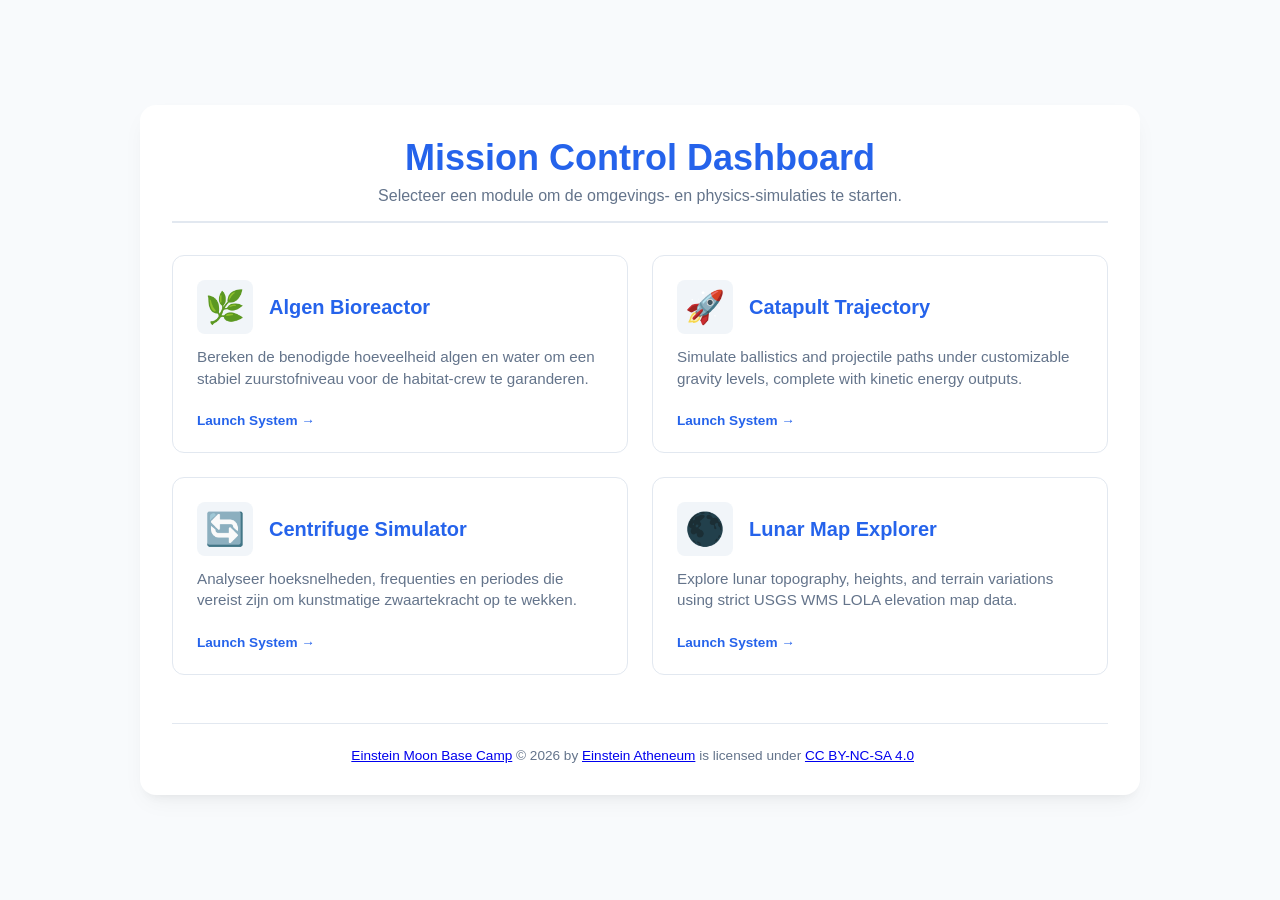
==== index.html @ 975edb9e "Add footer with licensing information to multiple HTML files" ====
<!DOCTYPE html>
<html lang="en">
<head>
    <meta charset="UTF-8">
    <meta name="viewport" content="width=device-width, initial-scale=1.0">
    <title>Space Systems Dashboard</title>
    <link rel="stylesheet" href="style.css">
    <style>
        .menu-grid {
            display: grid;
            grid-template-columns: 1fr;
            gap: 1.5rem;
            margin-top: 2rem;
        }
        @media (min-width: 768px) {
            .menu-grid {
                grid-template-columns: 1fr 1fr;
            }
        }
        .menu-card {
            background: var(--card-bg);
            border: 1px solid var(--border);
            border-radius: 12px;
            padding: 1.5rem;
            text-decoration: none;
            color: var(--text-main);
            transition: all 0.2s ease-in-out;
            display: flex;
            flex-direction: column;
            justify-content: space-between;
        }
        .menu-card:hover {
            transform: translateY(-4px);
            border-color: var(--primary);
            box-shadow: 0 10px 15px -3px rgba(37, 99, 235, 0.1);
        }
        .card-header {
            display: flex;
            align-items: center;
            gap: 1rem;
            margin-bottom: 0.75rem;
        }
        .card-icon {
            font-size: 2rem;
            background: #f1f5f9;
            padding: 0.5rem;
            border-radius: 8px;
        }
        .card-title {
            font-size: 1.25rem;
            font-weight: 600;
            color: var(--primary);
        }
        .card-desc {
            color: var(--text-muted);
            font-size: 0.95rem;
            line-height: 1.4;
        }
        .card-footer {
            margin-top: 1.5rem;
            font-size: 0.85rem;
            font-weight: 600;
            color: var(--primary);
            display: flex;
            align-items: center;
            gap: 0.25rem;
        }
    </style>
</head>
<body>

    <div class="container">
        <header>
            <h1>Mission Control Dashboard</h1>
            <p>Selecteer een module om de omgevings- en physics-simulaties te starten.</p>
        </header>

        <main class="menu-grid">
            <a href="Algen.html" class="menu-card">
                <div>
                    <div class="card-header">
                        <span class="card-icon">🌿</span>
                        <div class="card-title">Algen Bioreactor</div>
                    </div>
                    <p class="card-desc">Bereken de benodigde hoeveelheid algen en water om een stabiel zuurstofniveau voor de habitat-crew te garanderen.</p>
                </div>
                <div class="card-footer">Launch System →</div>
            </a>

            <a href="CatapultSimulation.html" class="menu-card">
                <div>
                    <div class="card-header">
                        <span class="card-icon">🚀</span>
                        <div class="card-title">Catapult Trajectory</div>
                    </div>
                    <p class="card-desc">Simulate ballistics and projectile paths under customizable gravity levels, complete with kinetic energy outputs.</p>
                </div>
                <div class="card-footer">Launch System →</div>
            </a>

            <a href="centrifuge.html" class="menu-card">
                <div>
                    <div class="card-header">
                        <span class="card-icon">🔄</span>
                        <div class="card-title">Centrifuge Simulator</div>
                    </div>
                    <p class="card-desc">Analyseer hoeksnelheden, frequenties en periodes die vereist zijn om kunstmatige zwaartekracht op te wekken.</p>
                </div>
                <div class="card-footer">Launch System →</div>
            </a>

            <a href="MoonMap.html" class="menu-card">
                <div>
                    <div class="card-header">
                        <span class="card-icon">🌑</span>
                        <div class="card-title">Lunar Map Explorer</div>
                    </div>
                    <p class="card-desc">Explore lunar topography, heights, and terrain variations using strict USGS WMS LOLA elevation map data.</p>
                </div>
                <div class="card-footer">Launch System →</div>
            </a>
        </main>
        <footer style="margin-top: 3rem; padding-top: 1.5rem; border-top: 1px solid var(--border); text-align: center; color: var(--text-muted); font-size: 0.85rem;">
    <a href="https://pieter-smets.github.io/Einstein-Moon-Base-Camp/">Einstein Moon Base Camp</a> 
    © 2026 by <a href="https://example.com">Einstein Atheneum</a> is licensed under 
    <a href="https://creativecommons.org/licenses/by-nc-sa/4.0/">CC BY-NC-SA 4.0</a>
    <img src="https://mirrors.creativecommons.org/presskit/icons/cc.svg" alt="" 
    style="max-width: 1em;max-height:1em;margin-left: .2em;"><img src="https://mirrors.creativecommons.org/presskit/icons/by.svg" alt="" style="max-width: 1em;max-height:1em;margin-left: .2em;"><img src="https://mirrors.creativecommons.org/presskit/icons/nc.svg" alt="" style="max-width: 1em;max-height:1em;margin-left: .2em;"><img src="https://mirrors.creativecommons.org/presskit/icons/sa.svg" alt="" style="max-width: 1em;max-height:1em;margin-left: .2em;">
</footer>
    </div>

</body>
</html>
---- style.css ----
:root {
            --primary: #2563eb;
            --primary-hover: #1d4ed8;
            --success: #16a34a;
            --success-hover: #15803d;
            --background: #f8fafc;
            --card-bg: #ffffff;
            --text-main: #1e293b;
            --text-muted: #64748b;
            --border: #e2e8f0;
        }

        * {
            box-sizing: border-box;
            margin: 0;
            padding: 0;
            font-family: 'Segoe UI', Tahoma, Geneva, Verdana, sans-serif;
        }

        body {
            background-color: var(--background);
            color: var(--text-main);
            padding: 2rem 1rem;
            display: flex;
            justify-content: center;
            align-items: center;
            min-height: 100vh;
        }

        .container {
            width: 100%;
            max-width: 1000px;
            background: var(--card-bg);
            padding: 2rem;
            border-radius: 16px;
            box-shadow: 0 10px 25px -5px rgba(0, 0, 0, 0.05), 0 8px 10px -6px rgba(0, 0, 0, 0.05);
        }

        header {
            margin-bottom: 2rem;
            text-align: center;
            border-bottom: 2px solid var(--border);
            padding-bottom: 1rem;
        }

        header h1 {
            color: var(--primary);
            font-size: 2.25rem;
            margin-bottom: 0.5rem;
        }

        header p {
            color: var(--text-muted);
            font-size: 1rem;
        }

        .main-layout {
            display: grid;
            grid-template-columns: 1fr;
            gap: 2rem;
        }

        @media (min-width: 768px) {
            .main-layout {
                grid-template-columns: 1fr 1fr;
            }
        }

        .section-title {
            font-size: 1.25rem;
            margin-bottom: 1.25rem;
            color: var(--text-main);
            font-weight: 600;
        }

        .input-group {
            margin-bottom: 1.25rem;
        }

        .input-group label {
            display: block;
            font-size: 0.9rem;
            font-weight: 500;
            margin-bottom: 0.5rem;
            color: var(--text-main);
        }

        .input-group input {
            width: 100%;
            padding: 0.75rem;
            border: 1px solid var(--border);
            border-radius: 8px;
            font-size: 1rem;
            transition: all 0.2s;
            background-color: #fdfdfd;
        }

        .input-group input:focus {
            outline: none;
            border-color: var(--primary);
            box-shadow: 0 0 0 3px rgba(37, 99, 213, 0.15);
        }

        .launch-btn {
            display: block;
            width: 100%;
            padding: 1rem;
            background-color: var(--success);
            color: white;
            border: none;
            border-radius: 8px;
            font-size: 1.1rem;
            font-weight: 600;
            cursor: pointer;
            transition: background 0.2s, transform 0.1s;
            box-shadow: 0 4px 6px -1px rgba(22, 163, 74, 0.2);
            margin-top: 1.5rem;
        }

        .launch-btn:hover {
            background-color: var(--success-hover);
        }

        .launch-btn:active {
            transform: scale(0.98);
        }

        .output-card {
            background: #f1f5f9;
            border-radius: 12px;
            padding: 1.5rem;
            height: fit-content;
            display: flex;
            flex-direction: column;
            justify-content: space-between;
            height: 100%;
        }

        .output-grid {
            display: grid;
            grid-template-columns: 1fr 1fr;
            gap: 1rem;
        }

        .output-box {
            background: var(--card-bg);
            padding: 1rem;
            border-radius: 8px;
            border: 1px solid var(--border);
            text-align: center;
        }

        .output-box .value {
            font-size: 1.5rem;
            font-weight: 700;
            color: var(--primary);
            margin-top: 0.25rem;
        }

        .output-box .label {
            font-size: 0.8rem;
            color: var(--text-muted);
            text-transform: uppercase;
            letter-spacing: 0.05em;
        }

        .visualizer-container {
            grid-column: 1 / -1;
            background: #1e293b;
            border-radius: 12px;
            padding: 1rem;
            display: flex;
            flex-direction: column;
            align-items: center;
        }

        .visualizer-title {
            color: #f8fafc;
            font-size: 0.9rem;
            align-self: flex-start;
            margin-bottom: 0.5rem;
            font-weight: 500;
        }

        canvas {
            width: 100%;
            height: 350px; /* Made slightly taller to fit data clearly */
            background: #0f172a;
            border-radius: 8px;
        }

        /* Shared Navigation Styles */
.nav-bar {
    display: flex;
    justify-content: flex-start;
    margin-bottom: 1.5rem;
    padding-bottom: 0.75rem;
    border-bottom: 1px solid var(--border);
}

.nav-back-btn {
    text-decoration: none;
    color: var(--text-muted);
    font-size: 0.9rem;
    font-weight: 500;
    transition: color 0.2s;
    display: inline-flex;
    align-items: center;
    gap: 0.5rem;
}

.nav-back-btn:hover {
    color: var(--primary);
}
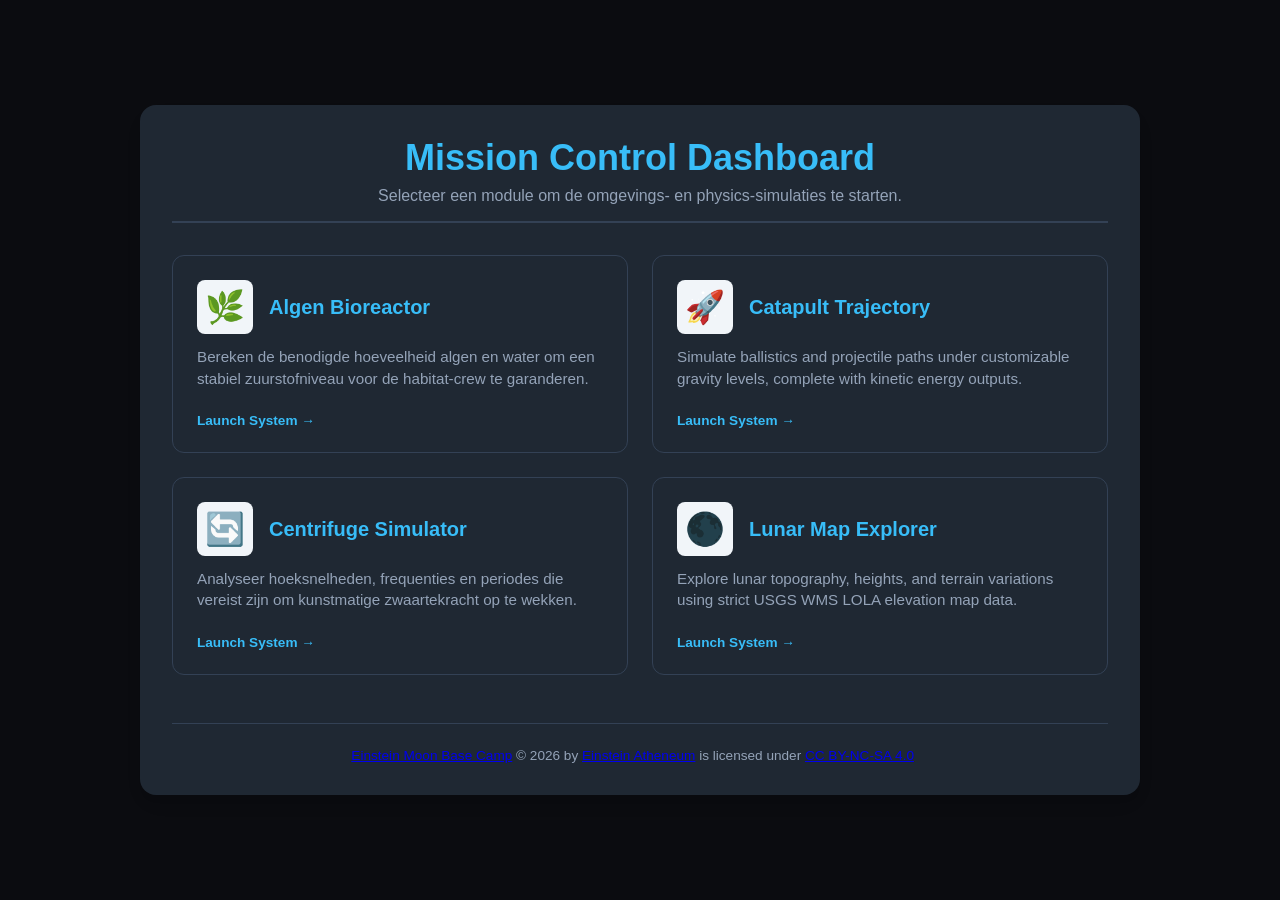
==== commit 00e48a55: "Add service worker and manifest for PWA support; update styles and HTML structure for improved consi" ====
--- a/index.html
+++ b/index.html
@@ -1,10 +1,24 @@
 <!DOCTYPE html>
 <html lang="en">
+
 <head>
     <meta charset="UTF-8">
     <meta name="viewport" content="width=device-width, initial-scale=1.0">
     <title>Space Systems Dashboard</title>
     <link rel="stylesheet" href="style.css">
+    <link rel="manifest" href="manifest.json">
+<meta name="theme-color" content="#0b0c10">
+<meta name="apple-mobile-web-app-capable" content="yes">
+
+<script>
+  if ('serviceWorker' in navigator) {
+    window.addEventListener('load', () => {
+      navigator.serviceWorker.register('/sw.js')
+        .then(reg => console.log('App registered successfully!'))
+        .catch(err => console.log('Registration failed: ', err));
+    });
+  }
+</script>
     <style>
         .menu-grid {
             display: grid;
@@ -12,11 +26,13 @@
             gap: 1.5rem;
             margin-top: 2rem;
         }
+
         @media (min-width: 768px) {
             .menu-grid {
                 grid-template-columns: 1fr 1fr;
             }
         }
+
         .menu-card {
             background: var(--card-bg);
             border: 1px solid var(--border);
@@ -29,33 +45,39 @@
             flex-direction: column;
             justify-content: space-between;
         }
+
         .menu-card:hover {
             transform: translateY(-4px);
             border-color: var(--primary);
             box-shadow: 0 10px 15px -3px rgba(37, 99, 235, 0.1);
         }
+
         .card-header {
             display: flex;
             align-items: center;
             gap: 1rem;
             margin-bottom: 0.75rem;
         }
+
         .card-icon {
             font-size: 2rem;
             background: #f1f5f9;
             padding: 0.5rem;
             border-radius: 8px;
         }
+
         .card-title {
             font-size: 1.25rem;
             font-weight: 600;
             color: var(--primary);
         }
+
         .card-desc {
             color: var(--text-muted);
             font-size: 0.95rem;
             line-height: 1.4;
         }
+
         .card-footer {
             margin-top: 1.5rem;
             font-size: 0.85rem;
@@ -67,6 +89,7 @@
         }
     </style>
 </head>
+
 <body>
 
     <div class="container">
@@ -82,7 +105,8 @@
                         <span class="card-icon">🌿</span>
                         <div class="card-title">Algen Bioreactor</div>
                     </div>
-                    <p class="card-desc">Bereken de benodigde hoeveelheid algen en water om een stabiel zuurstofniveau voor de habitat-crew te garanderen.</p>
+                    <p class="card-desc">Bereken de benodigde hoeveelheid algen en water om een stabiel zuurstofniveau
+                        voor de habitat-crew te garanderen.</p>
                 </div>
                 <div class="card-footer">Launch System →</div>
             </a>
@@ -93,7 +117,8 @@
                         <span class="card-icon">🚀</span>
                         <div class="card-title">Catapult Trajectory</div>
                     </div>
-                    <p class="card-desc">Simulate ballistics and projectile paths under customizable gravity levels, complete with kinetic energy outputs.</p>
+                    <p class="card-desc">Simulate ballistics and projectile paths under customizable gravity levels,
+                        complete with kinetic energy outputs.</p>
                 </div>
                 <div class="card-footer">Launch System →</div>
             </a>
@@ -104,7 +129,8 @@
                         <span class="card-icon">🔄</span>
                         <div class="card-title">Centrifuge Simulator</div>
                     </div>
-                    <p class="card-desc">Analyseer hoeksnelheden, frequenties en periodes die vereist zijn om kunstmatige zwaartekracht op te wekken.</p>
+                    <p class="card-desc">Analyseer hoeksnelheden, frequenties en periodes die vereist zijn om
+                        kunstmatige zwaartekracht op te wekken.</p>
                 </div>
                 <div class="card-footer">Launch System →</div>
             </a>
@@ -115,19 +141,28 @@
                         <span class="card-icon">🌑</span>
                         <div class="card-title">Lunar Map Explorer</div>
                     </div>
-                    <p class="card-desc">Explore lunar topography, heights, and terrain variations using strict USGS WMS LOLA elevation map data.</p>
+                    <p class="card-desc">Explore lunar topography, heights, and terrain variations using strict USGS WMS
+                        LOLA elevation map data.</p>
                 </div>
                 <div class="card-footer">Launch System →</div>
             </a>
         </main>
-        <footer style="margin-top: 3rem; padding-top: 1.5rem; border-top: 1px solid var(--border); text-align: center; color: var(--text-muted); font-size: 0.85rem;">
-    <a href="https://pieter-smets.github.io/Einstein-Moon-Base-Camp/">Einstein Moon Base Camp</a> 
-    © 2026 by <a href="https://example.com">Einstein Atheneum</a> is licensed under 
-    <a href="https://creativecommons.org/licenses/by-nc-sa/4.0/">CC BY-NC-SA 4.0</a>
-    <img src="https://mirrors.creativecommons.org/presskit/icons/cc.svg" alt="" 
-    style="max-width: 1em;max-height:1em;margin-left: .2em;"><img src="https://mirrors.creativecommons.org/presskit/icons/by.svg" alt="" style="max-width: 1em;max-height:1em;margin-left: .2em;"><img src="https://mirrors.creativecommons.org/presskit/icons/nc.svg" alt="" style="max-width: 1em;max-height:1em;margin-left: .2em;"><img src="https://mirrors.creativecommons.org/presskit/icons/sa.svg" alt="" style="max-width: 1em;max-height:1em;margin-left: .2em;">
-</footer>
+        <footer
+            style="margin-top: 3rem; padding-top: 1.5rem; border-top: 1px solid var(--border); text-align: center; color: var(--text-muted); font-size: 0.85rem;">
+            <a href="https://pieter-smets.github.io/Einstein-Moon-Base-Camp/">Einstein Moon Base Camp</a>
+            © 2026 by <a href="https://example.com">Einstein Atheneum</a> is licensed under
+            <a href="https://creativecommons.org/licenses/by-nc-sa/4.0/">CC BY-NC-SA 4.0</a>
+            <img src="https://mirrors.creativecommons.org/presskit/icons/cc.svg" alt=""
+                style="max-width: 1em;max-height:1em;margin-left: .2em;"><img
+                src="https://mirrors.creativecommons.org/presskit/icons/by.svg" alt=""
+                style="max-width: 1em;max-height:1em;margin-left: .2em;"><img
+                src="https://mirrors.creativecommons.org/presskit/icons/nc.svg" alt=""
+                style="max-width: 1em;max-height:1em;margin-left: .2em;"><img
+                src="https://mirrors.creativecommons.org/presskit/icons/sa.svg" alt=""
+                style="max-width: 1em;max-height:1em;margin-left: .2em;">
+        </footer>
     </div>
 
 </body>
+
 </html>
--- a/style.css
+++ b/style.css
@@ -1,14 +1,22 @@
 :root {
-            --primary: #2563eb;
-            --primary-hover: #1d4ed8;
-            --success: #16a34a;
-            --success-hover: #15803d;
-            --background: #f8fafc;
-            --card-bg: #ffffff;
-            --text-main: #1e293b;
-            --text-muted: #64748b;
-            --border: #e2e8f0;
-        }
+    /* Core Dashboard Colors */
+    --background: #0b0c10;    /* Deep space black (matches your Moon Map perfectly) */
+    --card-bg: #1f2833;       /* Dark slate for cards, panels, and containers */
+    
+    /* Typography */
+    --text-main: #f8fafc;     /* Bright crisp white for high readability */
+    --text-muted: #94a3b8;    /* Soft gray for secondary text and descriptions */
+    
+    /* Accents & UI Elements */
+    --primary: #38bdf8;       /* Neon telemetry blue for links and highlights */
+    --primary-hover: #0284c7; /* Darker blue for button hover states */
+    --success: #10b981;       /* Emerald green for positive output values */
+    --success-hover: #059669; /* Darker green */
+    --border: #334155;        /* Subtle dark borders to separate content cleanly */
+}
+
+/* Fix input fields for Dark Mode */
+
 
         * {
             box-sizing: border-box;
@@ -211,4 +219,27 @@
 
 .nav-back-btn:hover {
     color: var(--primary);
+}
+
+/* --- Fix for Input Fields (Dark Mode) --- */
+.input-group input,
+input[type="number"], 
+input[type="text"] {
+    background-color: #0f172a !important; /* Dark background */
+    color: #f8fafc !important;            /* White text */
+    border: 1px solid #334155 !important; /* Subtle dark border */
+    border-radius: 8px;
+    padding: 0.75rem;
+    font-size: 1rem;
+    width: 100%;
+}
+
+/* Glowing effect when clicking on the input box */
+.input-group input:focus,
+input[type="number"]:focus, 
+input[type="text"]:focus {
+    outline: none;
+    border-color: #38bdf8 !important;     /* Neon blue border */
+    background-color: #1e293b !important; /* Slightly lighter background when active */
+    box-shadow: 0 0 0 3px rgba(56, 189, 248, 0.15) !important;
 }
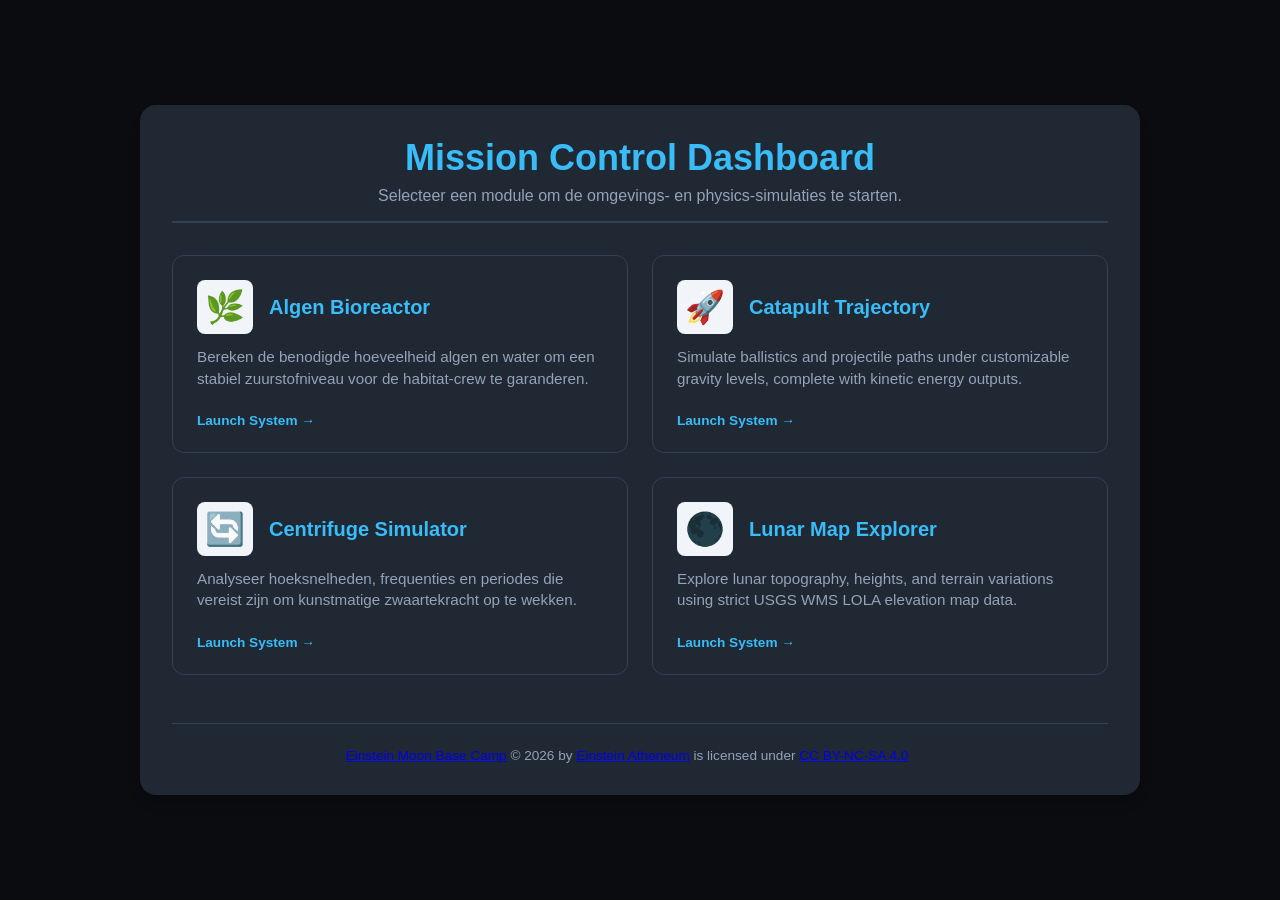
==== commit 9659f847: "Refactor HTML and CSS for improved structure and styling; centralized styles and enhanced component " ====
--- a/index.html
+++ b/index.html
@@ -13,84 +13,16 @@
 <script>
   if ('serviceWorker' in navigator) {
     window.addEventListener('load', () => {
-      navigator.serviceWorker.register('/sw.js')
+      navigator.serviceWorker.register('./sw.js')
         .then(reg => console.log('App registered successfully!'))
         .catch(err => console.log('Registration failed: ', err));
     });
   }
 </script>
-    <style>
-        .menu-grid {
-            display: grid;
-            grid-template-columns: 1fr;
-            gap: 1.5rem;
-            margin-top: 2rem;
-        }
-
-        @media (min-width: 768px) {
-            .menu-grid {
-                grid-template-columns: 1fr 1fr;
-            }
-        }
-
-        .menu-card {
-            background: var(--card-bg);
-            border: 1px solid var(--border);
-            border-radius: 12px;
-            padding: 1.5rem;
-            text-decoration: none;
-            color: var(--text-main);
-            transition: all 0.2s ease-in-out;
-            display: flex;
-            flex-direction: column;
-            justify-content: space-between;
-        }
-
-        .menu-card:hover {
-            transform: translateY(-4px);
-            border-color: var(--primary);
-            box-shadow: 0 10px 15px -3px rgba(37, 99, 235, 0.1);
-        }
-
-        .card-header {
-            display: flex;
-            align-items: center;
-            gap: 1rem;
-            margin-bottom: 0.75rem;
-        }
-
-        .card-icon {
-            font-size: 2rem;
-            background: #f1f5f9;
-            padding: 0.5rem;
-            border-radius: 8px;
-        }
-
-        .card-title {
-            font-size: 1.25rem;
-            font-weight: 600;
-            color: var(--primary);
-        }
-
-        .card-desc {
-            color: var(--text-muted);
-            font-size: 0.95rem;
-            line-height: 1.4;
-        }
-
-        .card-footer {
-            margin-top: 1.5rem;
-            font-size: 0.85rem;
-            font-weight: 600;
-            color: var(--primary);
-            display: flex;
-            align-items: center;
-            gap: 0.25rem;
-        }
-    </style>
+    
 </head>
 
-<body>
+<body class="dashboard">
 
     <div class="container">
         <header>
@@ -147,19 +79,14 @@
                 <div class="card-footer">Launch System →</div>
             </a>
         </main>
-        <footer
-            style="margin-top: 3rem; padding-top: 1.5rem; border-top: 1px solid var(--border); text-align: center; color: var(--text-muted); font-size: 0.85rem;">
+        <footer class="site-footer">
             <a href="https://pieter-smets.github.io/Einstein-Moon-Base-Camp/">Einstein Moon Base Camp</a>
             © 2026 by <a href="https://example.com">Einstein Atheneum</a> is licensed under
             <a href="https://creativecommons.org/licenses/by-nc-sa/4.0/">CC BY-NC-SA 4.0</a>
-            <img src="https://mirrors.creativecommons.org/presskit/icons/cc.svg" alt=""
-                style="max-width: 1em;max-height:1em;margin-left: .2em;"><img
-                src="https://mirrors.creativecommons.org/presskit/icons/by.svg" alt=""
-                style="max-width: 1em;max-height:1em;margin-left: .2em;"><img
-                src="https://mirrors.creativecommons.org/presskit/icons/nc.svg" alt=""
-                style="max-width: 1em;max-height:1em;margin-left: .2em;"><img
-                src="https://mirrors.creativecommons.org/presskit/icons/sa.svg" alt=""
-                style="max-width: 1em;max-height:1em;margin-left: .2em;">
+            <img class="cc-icon" src="https://mirrors.creativecommons.org/presskit/icons/cc.svg" alt="">
+            <img class="cc-icon" src="https://mirrors.creativecommons.org/presskit/icons/by.svg" alt="">
+            <img class="cc-icon" src="https://mirrors.creativecommons.org/presskit/icons/nc.svg" alt="">
+            <img class="cc-icon" src="https://mirrors.creativecommons.org/presskit/icons/sa.svg" alt="">
         </footer>
     </div>
 
--- a/style.css
+++ b/style.css
@@ -242,4 +242,385 @@
     border-color: #38bdf8 !important;     /* Neon blue border */
     background-color: #1e293b !important; /* Slightly lighter background when active */
     box-shadow: 0 0 0 3px rgba(56, 189, 248, 0.15) !important;
-}+}
+
+/* Centralized styles extracted from individual pages */
+
+/* Dashboard menu cards (from index.html) */
+.menu-grid {
+    display: grid;
+    grid-template-columns: 1fr;
+    gap: 1.5rem;
+    margin-top: 2rem;
+}
+
+@media (min-width: 768px) {
+    .menu-grid {
+        grid-template-columns: 1fr 1fr;
+    }
+}
+
+.menu-card {
+    background: var(--card-bg);
+    border: 1px solid var(--border);
+    border-radius: 12px;
+    padding: 1.5rem;
+    text-decoration: none;
+    color: var(--text-main);
+    transition: all 0.2s ease-in-out;
+    display: flex;
+    flex-direction: column;
+    justify-content: space-between;
+}
+
+.menu-card:hover {
+    transform: translateY(-4px);
+    border-color: var(--primary);
+    box-shadow: 0 10px 15px -3px rgba(37, 99, 235, 0.1);
+}
+
+.card-header {
+    display: flex;
+    align-items: center;
+    gap: 1rem;
+    margin-bottom: 0.75rem;
+}
+
+.card-icon {
+    font-size: 2rem;
+    background: #f1f5f9;
+    padding: 0.5rem;
+    border-radius: 8px;
+}
+
+.card-title {
+    font-size: 1.25rem;
+    font-weight: 600;
+    color: var(--primary);
+}
+
+.card-desc {
+    color: var(--text-muted);
+    font-size: 0.95rem;
+    line-height: 1.4;
+}
+
+.card-footer {
+    margin-top: 1.5rem;
+    font-size: 0.85rem;
+    font-weight: 600;
+    color: var(--primary);
+    display: flex;
+    align-items: center;
+    gap: 0.25rem;
+}
+
+/* Page wrapper utility used by map pages */
+.page-wrapper {
+    margin: 2rem auto;
+    max-width: 1100px;
+    height: auto;
+}
+
+/* Site footer extracted from index.html */
+.site-footer {
+    margin-top: 3rem;
+    padding-top: 1.5rem;
+    border-top: 1px solid var(--border);
+    text-align: center;
+    color: var(--text-muted);
+    font-size: 0.85rem;
+}
+
+/* Generic page header helper */
+.page-header h1 {
+    color: var(--primary);
+    font-size: 2.25rem;
+    margin-bottom: 0.5rem;
+}
+
+.page-header p {
+    color: var(--text-muted);
+}
+
+/* Centrifuge page (scoped) */
+.centrifuge .grid-layout {
+    display: grid;
+    grid-template-columns: 1fr 1fr;
+    gap: 2rem;
+    margin-top: 1.5rem;
+}
+
+.centrifuge .inputs-section h3,
+.centrifuge .outputs-section h3 {
+    margin-bottom: 1rem;
+    color: var(--primary);
+}
+
+.centrifuge .input-group {
+    margin-bottom: 1.5rem;
+}
+
+.centrifuge .input-group label {
+    display: block;
+    margin-bottom: 0.5rem;
+    font-weight: 600;
+    color: var(--text-main);
+}
+
+.centrifuge canvas {
+    width: 100%;
+    max-width: 350px;
+    height: 350px;
+    background-color: transparent;
+    display: block;
+    margin: 0 auto;
+}
+
+@media (max-width: 768px) {
+    .centrifuge .grid-layout {
+        grid-template-columns: 1fr;
+    }
+}
+
+/* Habitability page (scoped) */
+.habitability {
+    font-family: Arial, sans-serif;
+    background-color: #1a1a2e;
+    color: #fff;
+    display: flex;
+    padding: 20px;
+    margin: 0;
+    height: 95vh;
+}
+
+.habitability .sidebar {
+    width: 300px;
+    padding: 20px;
+    background-color: #16213e;
+    border-radius: 10px;
+    margin-right: 20px;
+    height: fit-content;
+}
+
+.habitability .map-view {
+    flex-grow: 1;
+    display: flex;
+    flex-direction: column;
+    align-items: center;
+    justify-content: center;
+    background-color: #0f3460;
+    border-radius: 10px;
+    padding: 20px;
+    position: relative;
+}
+
+.habitability input[type="range"] {
+    width: 100%;
+    margin: 10px 0 20px 0;
+}
+
+.habitability input[type="number"] {
+    width: 90%;
+    padding: 8px;
+    margin-bottom: 15px;
+    background: #1a1a2e;
+    color: white;
+    border: 1px solid #0f3460;
+    border-radius: 4px;
+}
+
+.habitability button.action-btn {
+    background-color: #e94560;
+    color: white;
+    border: none;
+    padding: 12px;
+    width: 100%;
+    cursor: pointer;
+    font-weight: bold;
+    border-radius: 5px;
+    font-size: 14px;
+}
+
+.habitability button.action-btn:hover {
+    background-color: #ff5775;
+}
+
+.habitability img {
+    max-height: 65vh;
+    max-width: 100%;
+    border-radius: 5px;
+    box-shadow: 0px 4px 15px rgba(0, 0, 0, 0.5);
+}
+
+.habitability #status-text {
+    font-size: 16px;
+    color: #8a99ad;
+    font-weight: bold;
+}
+
+.habitability .toggle-container {
+    margin-top: 20px;
+    display: none;
+    background: #16213e;
+    border-radius: 8px;
+    padding: 5px;
+}
+
+.habitability .toggle-btn {
+    background: transparent;
+    border: none;
+    color: #8a99ad;
+    padding: 10px 20px;
+    cursor: pointer;
+    font-weight: bold;
+    border-radius: 5px;
+    transition: 0.3s;
+}
+
+.habitability .toggle-btn.active {
+    background: #0f3460;
+    color: white;
+    box-shadow: 0px 2px 5px rgba(0, 0, 0, 0.3);
+}
+
+.habitability .toggle-btn:hover:not(.active) {
+    color: white;
+}
+
+.habitability .comm-badge {
+    display: none;
+    background: #16213e;
+    padding: 12px 25px;
+    border-radius: 30px;
+    margin-bottom: 15px;
+    font-weight: bold;
+    align-items: center;
+}
+
+/* MoonMap / Leaflet scoped styles */
+.moonmap #map-container {
+    display: block;
+    height: 55vh;
+    width: 100%;
+    position: relative;
+    margin-top: 1rem;
+}
+
+.moonmap #map { 
+    height: 100%; 
+    width: 100%; 
+    background-color: #1e293b; /* Fallback palette color matching style.css */
+    border: 2px solid var(--border);
+    border-radius: 12px;
+    box-shadow: 0px 10px 25px rgba(0,0,0,0.05);
+}
+
+.moonmap .coordinate-bar {
+    display: flex;
+    gap: 1rem;
+    margin: 1.5rem 0;
+    align-items: flex-end;
+    flex-wrap: wrap;
+    background: var(--card-bg);
+    padding: 1.25rem;
+    border: 1px solid var(--border);
+    border-radius: 12px;
+}
+
+.moonmap .coord-input-group {
+    flex: 1;
+    min-width: 140px;
+}
+
+.moonmap .coord-input-group label {
+    display: block;
+    color: var(--text-muted);
+    font-size: 0.8rem;
+    margin-bottom: 0.4rem;
+    text-transform: uppercase;
+    letter-spacing: 0.05em;
+    font-weight: 600;
+}
+
+.moonmap .coord-input-group input {
+    width: 100%;
+    padding: 0.75rem;
+    border: 1px solid var(--border);
+    border-radius: 8px;
+    background: var(--background);
+    color: var(--text-main);
+    font-size: 1rem;
+}
+
+.moonmap .go-btn {
+    padding: 0.75rem 1.5rem;
+    background-color: var(--primary);
+    color: #ffffff;
+    font-weight: bold;
+    border: none;
+    border-radius: 8px;
+    cursor: pointer;
+    height: 45px;
+    transition: background-color 0.2s, transform 0.1s;
+}
+
+.moonmap .go-btn:hover {
+    background-color: var(--primary-hover);
+}
+
+.moonmap .go-btn:active {
+    transform: scale(0.98);
+}
+
+.leaflet-control-layers {
+    background: var(--card-bg) !important;
+    color: var(--text-main) !important;
+    border: 1px solid var(--border) !important;
+    border-radius: 8px !important;
+    padding: 8px 12px !important;
+    font-family: inherit !important;
+    font-size: 0.85rem !important;
+    box-shadow: 0px 4px 15px rgba(0, 0, 0, 0.08) !important;
+}
+
+/* Moonmap-specific nav/link header overrides */
+.moonmap .nav-back-btn {
+    text-decoration: none;
+    color: var(--primary);
+    font-weight: bold;
+}
+
+/* Small utility for page titles used across pages */
+.page-title {
+    margin-top: 1rem;
+    text-align: center;
+    color: var(--text-main);
+}
+
+/* Popup info styling for Leaflet popups */
+.popup-info {
+    color: var(--text-main);
+    font-family: sans-serif;
+    font-size: 0.9rem;
+    line-height: 1.4;
+}
+.popup-info .popup-title {
+    color: var(--primary);
+    font-weight: 700;
+}
+.popup-info .popup-meta {
+    color: var(--text-muted);
+}
+
+/* CC icon helper */
+.cc-icon { max-width: 1em; max-height: 1em; margin-left: .2em; }
+
+/* Small utilities */
+.divider { border: 1px solid #0f3460; margin: 20px 0; }
+.hidden { display: none; }
+.comm-text { margin-left: 5px; color: #8a99ad; }
+.note { margin-top: 2rem; font-size: 0.85rem; color: var(--text-muted); line-height: 1.4; }
+
+.small-muted { font-size: 0.9rem; color: var(--text-muted); }
+.span-2 { grid-column: span 2; margin-top: 0.5rem; }
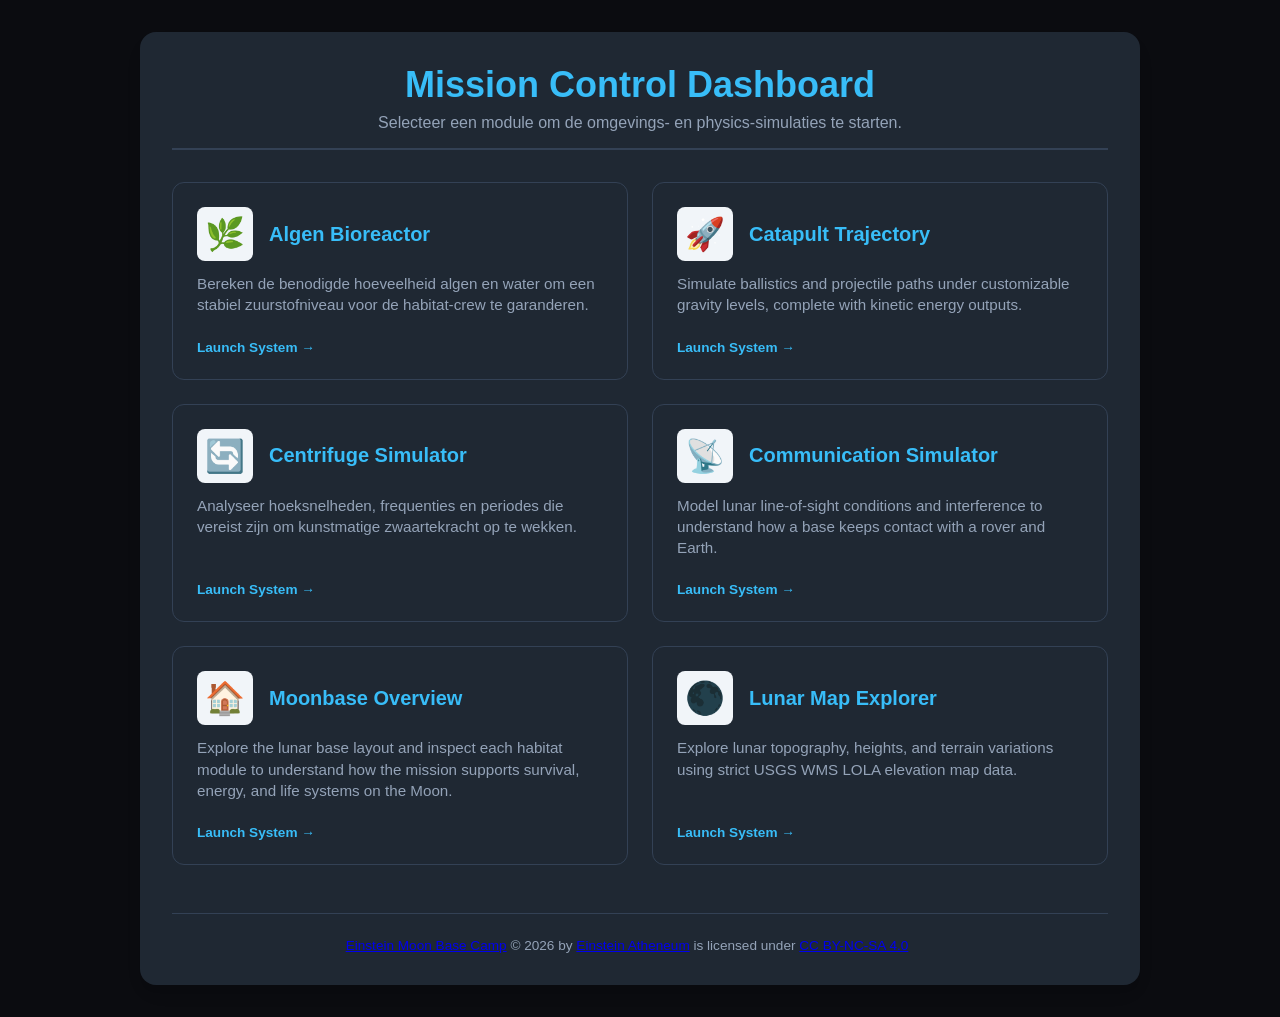
==== commit 195815f6: "Add Communication Simulator and Moonbase Overview cards to the dashboard" ====
--- a/index.html
+++ b/index.html
@@ -67,6 +67,29 @@
                 <div class="card-footer">Launch System →</div>
             </a>
 
+            <a href="Communication.html" class="menu-card">
+                <div>
+                    <div class="card-header">
+                        <span class="card-icon">📡</span>
+                        <div class="card-title">Communication Simulator</div>
+                    </div>
+                    <p class="card-desc">Model lunar line-of-sight conditions and interference to understand how a base keeps contact with a rover and Earth.</p>
+                </div>
+                <div class="card-footer">Launch System →</div>
+            </a>
+
+            <a href="moonbase.html" class="menu-card">
+                <div>
+                    <div class="card-header">
+                        <span class="card-icon">🏠</span>
+                        <div class="card-title">Moonbase Overview</div>
+                    </div>
+                    <p class="card-desc">Explore the lunar base layout and inspect each habitat module to understand
+                        how the mission supports survival, energy, and life systems on the Moon.</p>
+                </div>
+                <div class="card-footer">Launch System →</div>
+            </a>
+
             <a href="MoonMap.html" class="menu-card">
                 <div>
                     <div class="card-header">
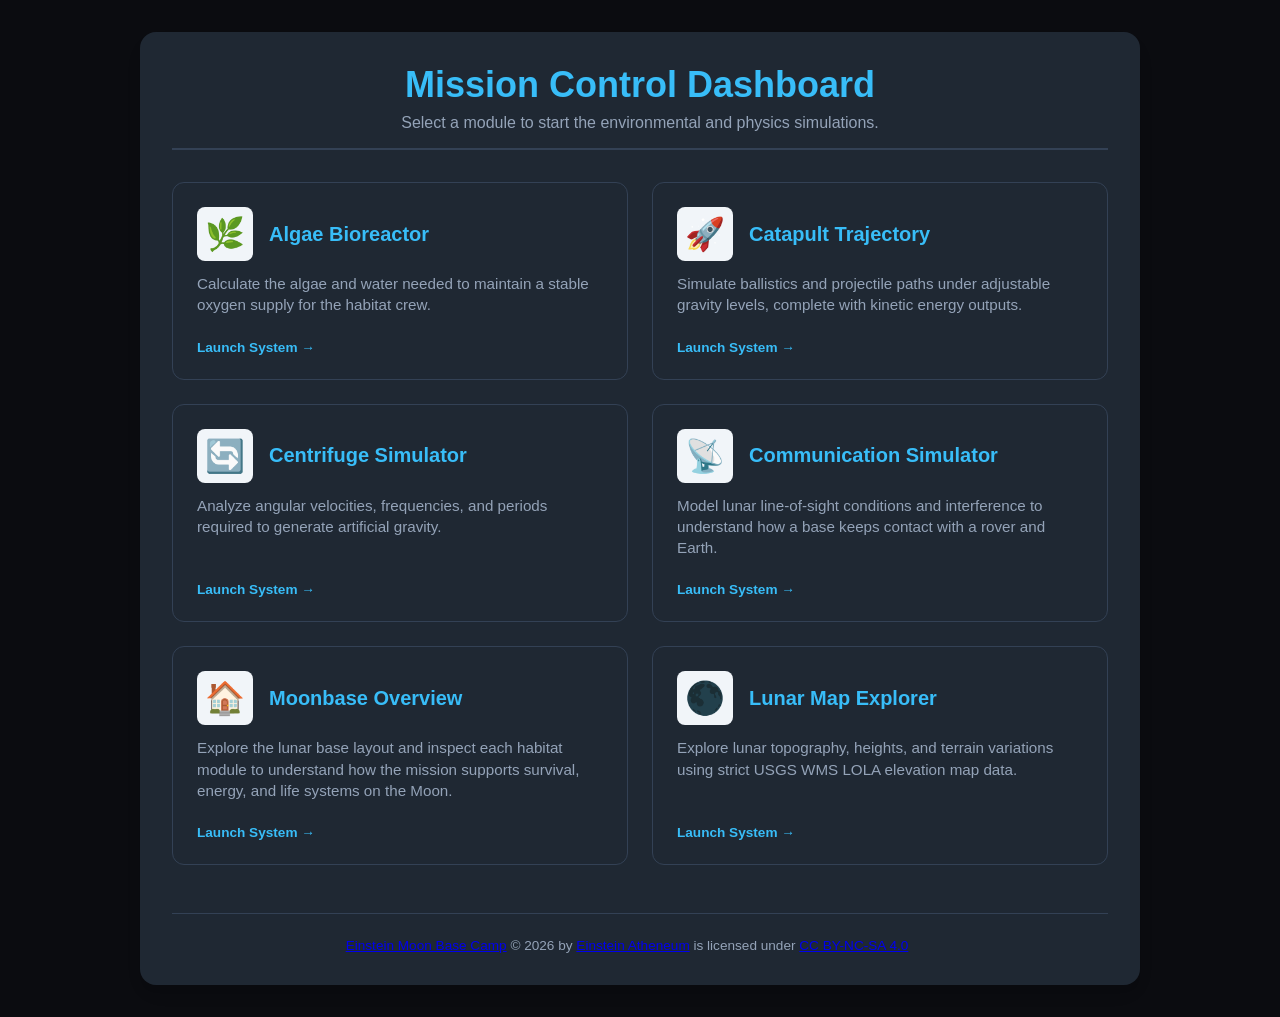
==== commit 780ca808: "Update language and text for consistency across multiple HTML files; translated Dutch to English for" ====
--- a/index.html
+++ b/index.html
@@ -27,7 +27,7 @@
     <div class="container">
         <header>
             <h1>Mission Control Dashboard</h1>
-            <p>Selecteer een module om de omgevings- en physics-simulaties te starten.</p>
+            <p>Select a module to start the environmental and physics simulations.</p>
         </header>
 
         <main class="menu-grid">
@@ -35,10 +35,9 @@
                 <div>
                     <div class="card-header">
                         <span class="card-icon">🌿</span>
-                        <div class="card-title">Algen Bioreactor</div>
+                        <div class="card-title">Algae Bioreactor</div>
                     </div>
-                    <p class="card-desc">Bereken de benodigde hoeveelheid algen en water om een stabiel zuurstofniveau
-                        voor de habitat-crew te garanderen.</p>
+                    <p class="card-desc">Calculate the algae and water needed to maintain a stable oxygen supply for the habitat crew.</p>
                 </div>
                 <div class="card-footer">Launch System →</div>
             </a>
@@ -49,8 +48,7 @@
                         <span class="card-icon">🚀</span>
                         <div class="card-title">Catapult Trajectory</div>
                     </div>
-                    <p class="card-desc">Simulate ballistics and projectile paths under customizable gravity levels,
-                        complete with kinetic energy outputs.</p>
+                    <p class="card-desc">Simulate ballistics and projectile paths under adjustable gravity levels, complete with kinetic energy outputs.</p>
                 </div>
                 <div class="card-footer">Launch System →</div>
             </a>
@@ -61,8 +59,7 @@
                         <span class="card-icon">🔄</span>
                         <div class="card-title">Centrifuge Simulator</div>
                     </div>
-                    <p class="card-desc">Analyseer hoeksnelheden, frequenties en periodes die vereist zijn om
-                        kunstmatige zwaartekracht op te wekken.</p>
+                    <p class="card-desc">Analyze angular velocities, frequencies, and periods required to generate artificial gravity.</p>
                 </div>
                 <div class="card-footer">Launch System →</div>
             </a>
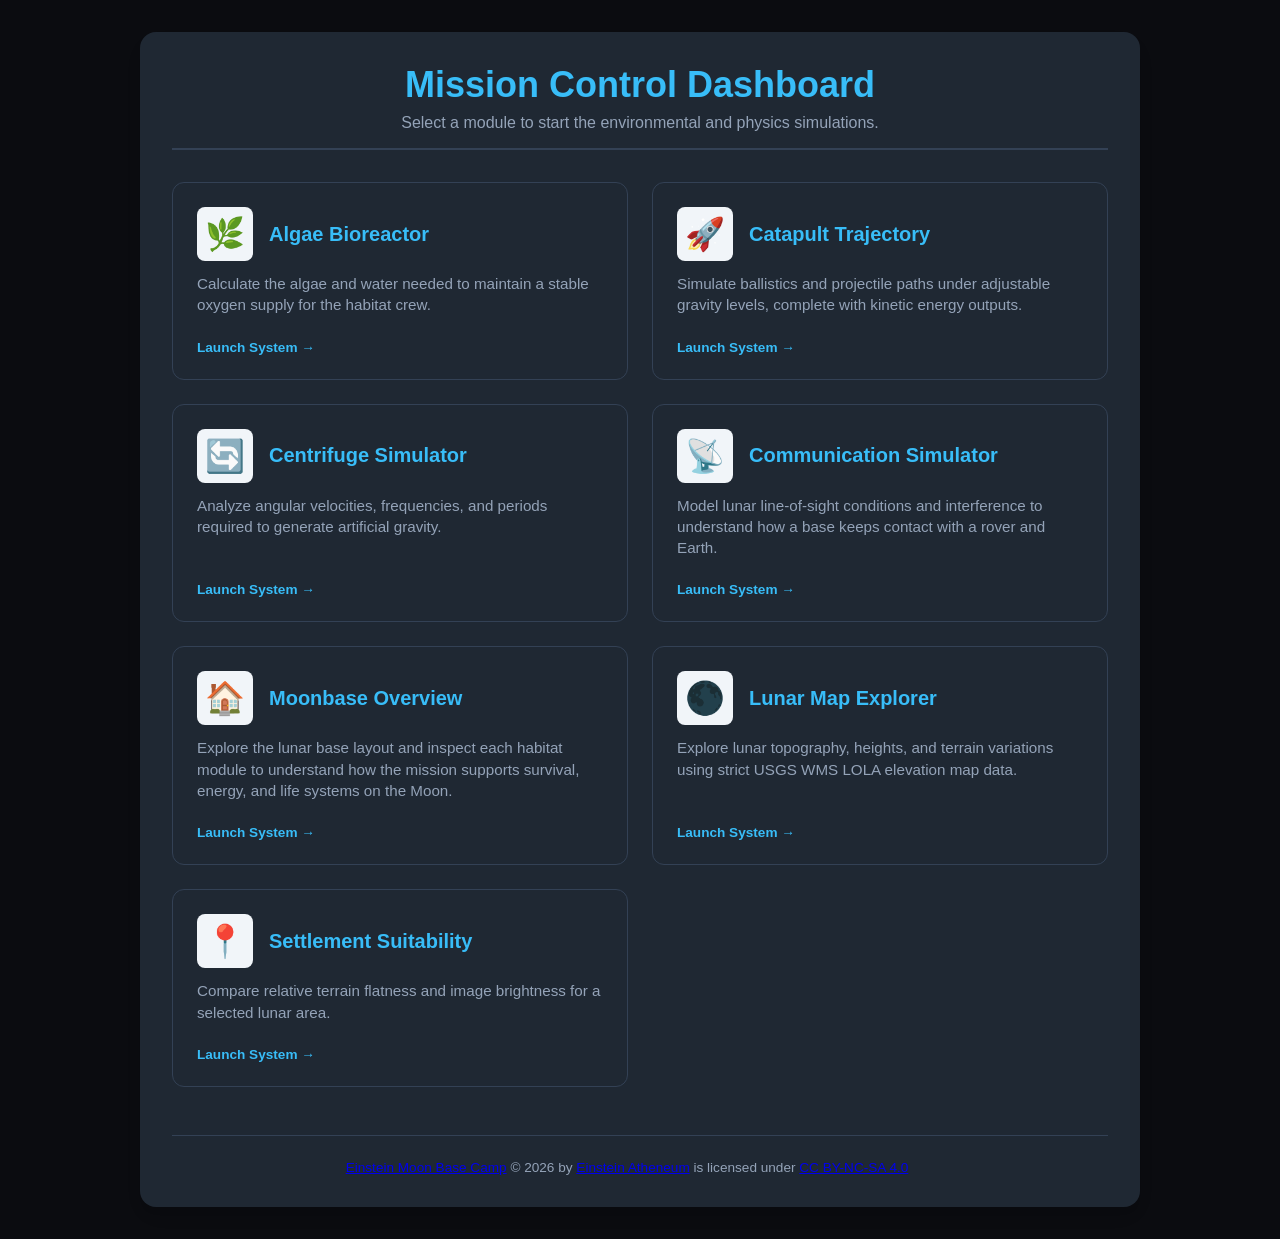
==== commit 3bf1b741: "Enhance Habitability page with improved input validation, accessibility features, and communication " ====
--- a/index.html
+++ b/index.html
@@ -98,6 +98,17 @@
                 </div>
                 <div class="card-footer">Launch System →</div>
             </a>
+
+            <a href="Habitability.html" class="menu-card">
+                <div>
+                    <div class="card-header">
+                        <span class="card-icon">📍</span>
+                        <div class="card-title">Settlement Suitability</div>
+                    </div>
+                    <p class="card-desc">Compare relative terrain flatness and image brightness for a selected lunar area.</p>
+                </div>
+                <div class="card-footer">Launch System →</div>
+            </a>
         </main>
         <footer class="site-footer">
             <a href="https://pieter-smets.github.io/Einstein-Moon-Base-Camp/">Einstein Moon Base Camp</a>
